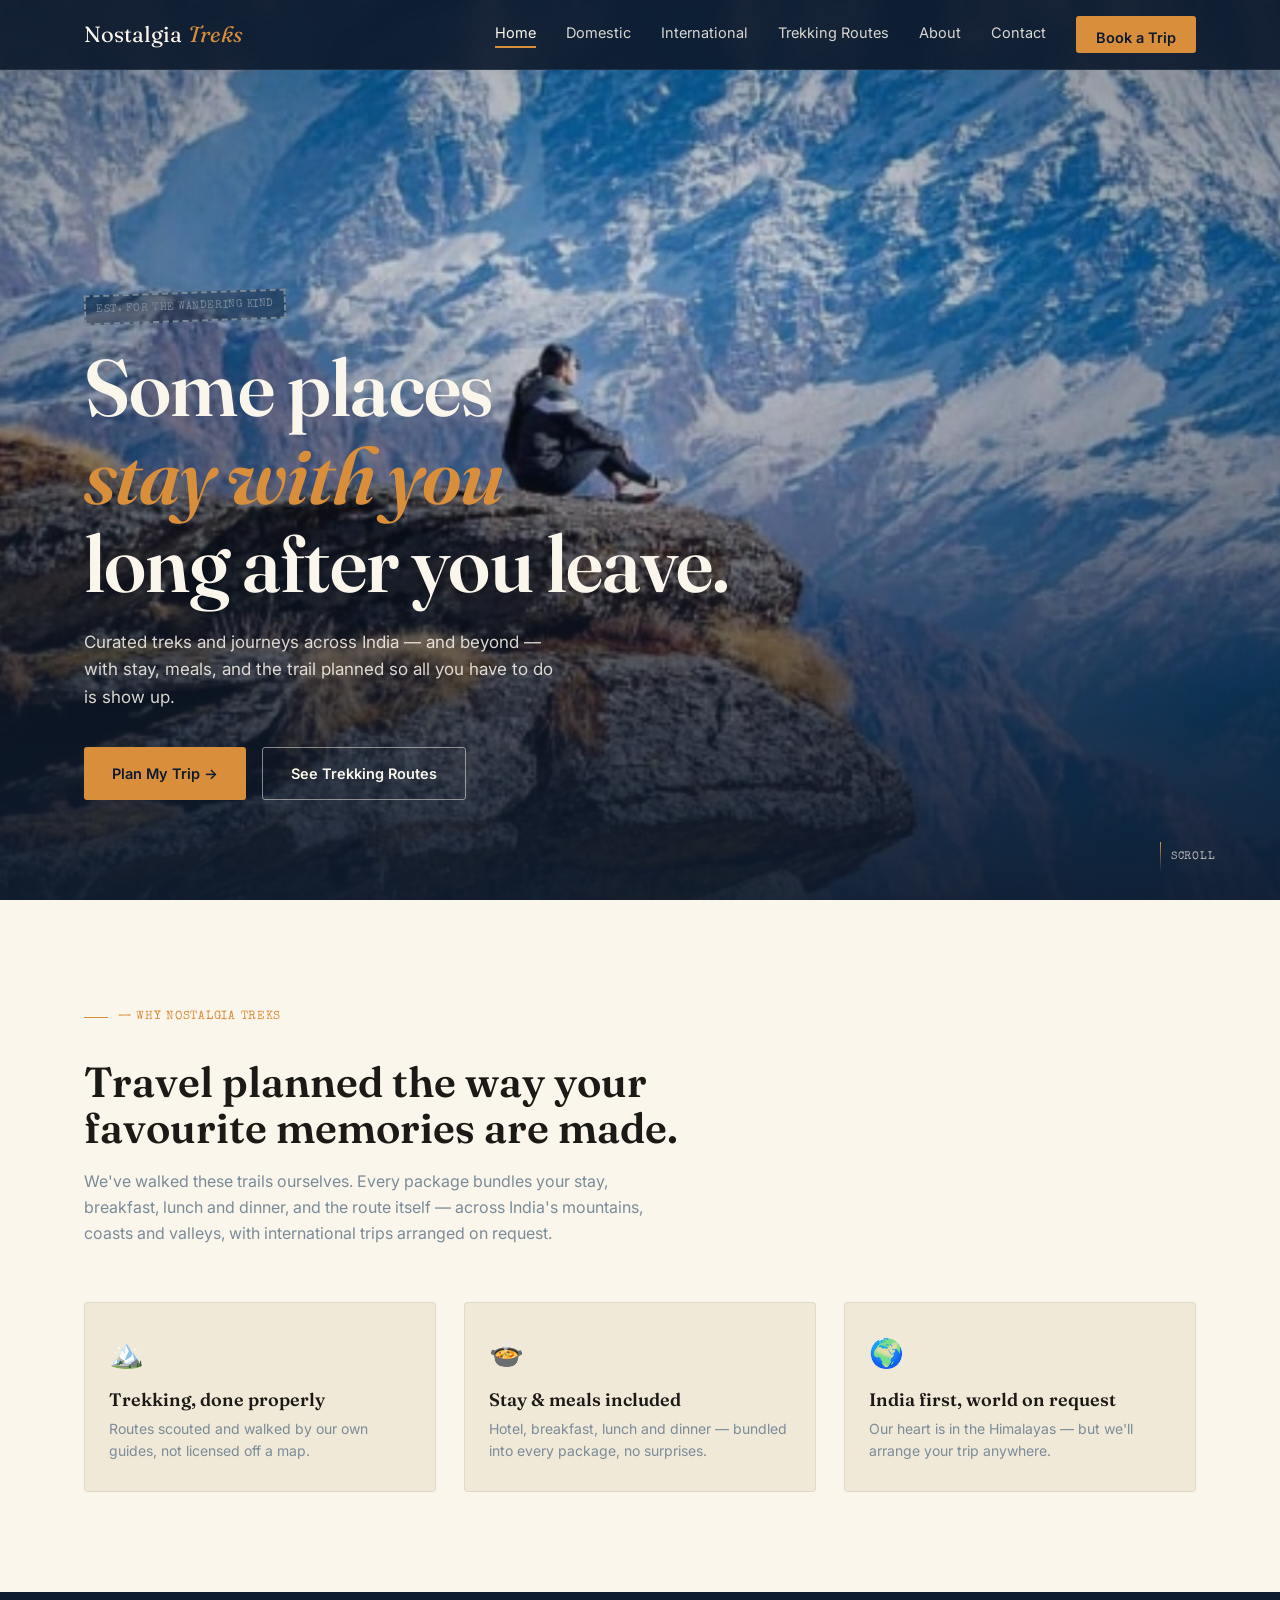
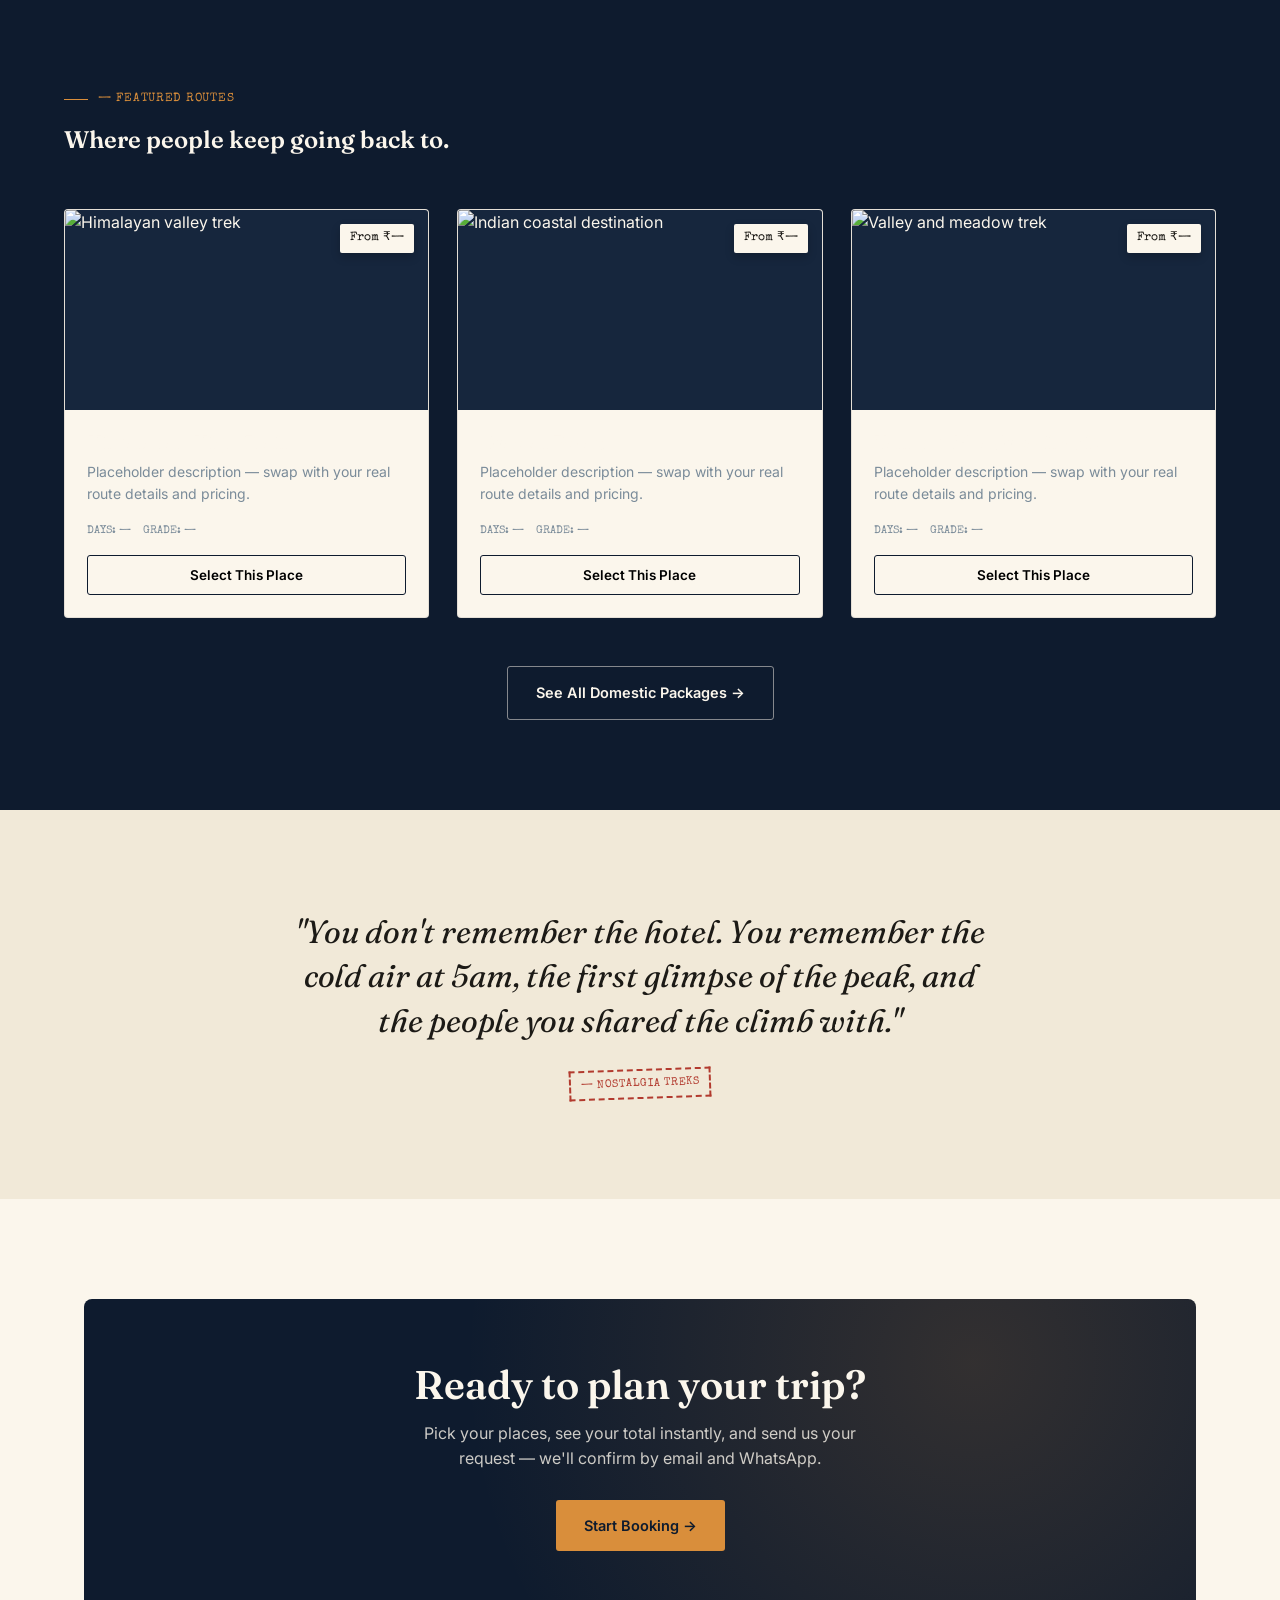
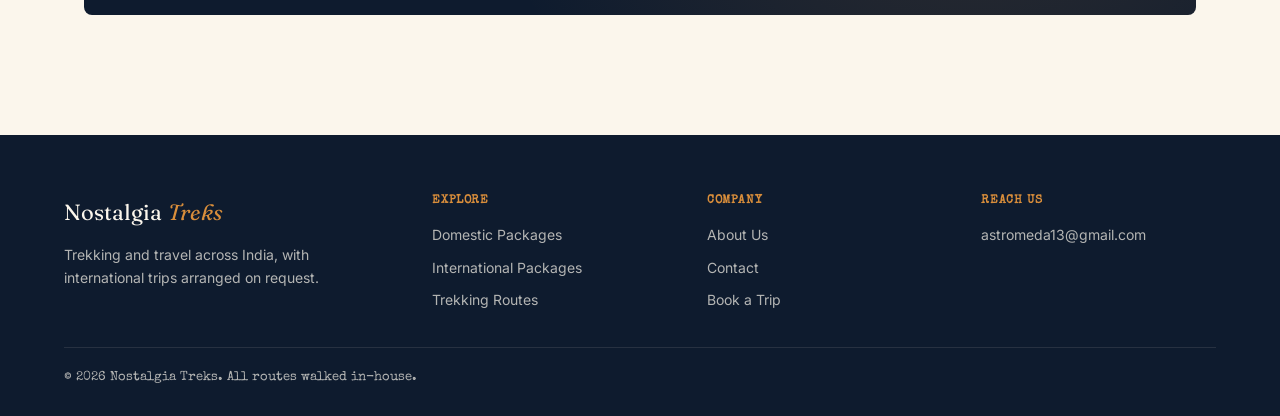
==== index.html @ f33e89c0 "Initial SafarShala website" ====
<!DOCTYPE html>
<html lang="en">
<head>
<meta charset="UTF-8">
<meta name="viewport" content="width=device-width, initial-scale=1.0">
<title>Nostalgia Treks — Trekking &amp; Travel Across India</title>
<link rel="preconnect" href="https://fonts.googleapis.com">
<link rel="preconnect" href="https://fonts.gstatic.com" crossorigin>
<link href="https://fonts.googleapis.com/css2?family=Fraunces:opsz,wght@9..144,500;9..144,600;9..144,700&family=Special+Elite&family=Inter:wght@400;500;600;700&display=swap" rel="stylesheet">
<link rel="stylesheet" href="assets/site.css">
<link rel="stylesheet" href="assets/home.css">
</head>
<body>

<!-- ============ HEADER ============ -->
<header class="site-header">
  <div class="header-inner">
    <a href="index.html" class="logo">Nostalgia<span class="mark">Treks</span></a>
    <nav class="main-nav">
      <a href="index.html" class="active">Home</a>
      <a href="domestic.html">Domestic</a>
      <a href="international.html">International</a>
      <a href="treks.html">Trekking Routes</a>
      <a href="about.html">About</a>
      <a href="contact.html">Contact</a>
      <a href="booking.html" class="nav-cta">Book a Trip <span data-cart-badge class="cart-badge"></span></a>
    </nav>
    <button class="nav-toggle" aria-label="Toggle menu" aria-expanded="false">
      <span></span><span></span>
    </button>
  </div>
</header>

<!-- ============ HERO ============ -->
<section class="home-hero">
  <div class="hero-img-wrap">
    <img src="assets/hero-peak.png" alt="A traveller sits on a cliff edge facing a snow-capped Himalayan peak at golden hour" class="hero-img" id="heroImg">
    <div class="hero-vignette"></div>
    <div class="hero-grain"></div>
  </div>

  <div class="hero-content">
    <span class="postcard-mark stamp">Est. for the wandering kind</span>
    <h1 class="hero-title">
      <span class="line">Some places</span>
      <span class="line italic">stay with you</span>
      <span class="line">long after you leave.</span>
    </h1>
    <p class="hero-sub">Curated treks and journeys across India — and beyond — with stay, meals, and the trail planned so all you have to do is show up.</p>
    <div class="hero-actions">
      <a href="booking.html" class="btn btn-primary">Plan My Trip →</a>
      <a href="treks.html" class="btn btn-outline light">See Trekking Routes</a>
    </div>
  </div>

  <a href="#intro" class="scroll-cue" aria-label="Scroll down">
    <span class="scroll-line"></span> SCROLL
  </a>
</section>

<!-- ============ INTRO STRIP ============ -->
<section class="intro-strip section" id="intro">
  <div class="reveal">
    <span class="eyebrow">— WHY NOSTALGIA TREKS</span>
    <h2>Travel planned the way your favourite memories are made.</h2>
    <p class="intro-text">We've walked these trails ourselves. Every package bundles your stay, breakfast, lunch and dinner, and the route itself — across India's mountains, coasts and valleys, with international trips arranged on request.</p>
  </div>

  <div class="intro-features">
    <div class="feature reveal reveal-delay-1">
      <span class="feature-icon">🏔️</span>
      <h3>Trekking, done properly</h3>
      <p>Routes scouted and walked by our own guides, not licensed off a map.</p>
    </div>
    <div class="feature reveal reveal-delay-2">
      <span class="feature-icon">🍲</span>
      <h3>Stay &amp; meals included</h3>
      <p>Hotel, breakfast, lunch and dinner — bundled into every package, no surprises.</p>
    </div>
    <div class="feature reveal reveal-delay-3">
      <span class="feature-icon">🌍</span>
      <h3>India first, world on request</h3>
      <p>Our heart is in the Himalayas — but we'll arrange your trip anywhere.</p>
    </div>
  </div>
</section>

<!-- ============ FEATURED DESTINATIONS ============ -->
<section class="section dark">
  <div class="section-inner">
    <div class="section-head reveal">
      <span class="eyebrow">— FEATURED ROUTES</span>
      <h2>Where people keep going back to.</h2>
    </div>

    <div class="card-grid">
      <article class="place-card reveal reveal-delay-1">
        <div class="img-wrap">
          <img src="https://images.unsplash.com/photo-1626621341517-bbf3d9990a23?w=600&q=80" alt="Himalayan valley trek" loading="lazy">
          <span class="price-stamp">From ₹—</span>
        </div>
        <div class="card-body">
          <h3>Himalayan High Trail</h3>
          <p>Placeholder description — swap with your real route details and pricing.</p>
          <div class="card-meta"><span>DAYS: —</span><span>GRADE: —</span></div>
          <button class="select-btn" onclick="togglePlaceSelect(this, 'himalayan-high-trail', 'Himalayan High Trail', 0, 'Trek')">Select This Place</button>
        </div>
      </article>

      <article class="place-card reveal reveal-delay-2">
        <div class="img-wrap">
          <img src="https://images.unsplash.com/photo-1602216056096-3b40cc0c9944?w=600&q=80" alt="Indian coastal destination" loading="lazy">
          <span class="price-stamp">From ₹—</span>
        </div>
        <div class="card-body">
          <h3>Coastal Escape</h3>
          <p>Placeholder description — swap with your real route details and pricing.</p>
          <div class="card-meta"><span>DAYS: —</span><span>GRADE: —</span></div>
          <button class="select-btn" onclick="togglePlaceSelect(this, 'coastal-escape', 'Coastal Escape', 0, 'Leisure')">Select This Place</button>
        </div>
      </article>

      <article class="place-card reveal reveal-delay-3">
        <div class="img-wrap">
          <img src="https://images.unsplash.com/photo-1598091383021-15ddea10925d?w=600&q=80" alt="Valley and meadow trek" loading="lazy">
          <span class="price-stamp">From ₹—</span>
        </div>
        <div class="card-body">
          <h3>Valley &amp; Meadow Circuit</h3>
          <p>Placeholder description — swap with your real route details and pricing.</p>
          <div class="card-meta"><span>DAYS: —</span><span>GRADE: —</span></div>
          <button class="select-btn" onclick="togglePlaceSelect(this, 'valley-meadow-circuit', 'Valley & Meadow Circuit', 0, 'Trek')">Select This Place</button>
        </div>
      </article>
    </div>

    <div class="see-all-wrap reveal">
      <a href="domestic.html" class="btn btn-outline light">See All Domestic Packages →</a>
    </div>
  </div>
</section>

<!-- ============ QUOTE / NOSTALGIA STRIP ============ -->
<section class="quote-strip">
  <div class="quote-inner reveal">
    <p>"You don't remember the hotel. You remember the cold air at 5am, the first glimpse of the peak, and the people you shared the climb with."</p>
    <span class="stamp confirmed">— Nostalgia Treks</span>
  </div>
</section>

<!-- ============ CONTACT CTA ============ -->
<section class="section cta-section">
  <div class="cta-box reveal">
    <h2>Ready to plan your trip?</h2>
    <p>Pick your places, see your total instantly, and send us your request — we'll confirm by email and WhatsApp.</p>
    <a href="booking.html" class="btn btn-primary">Start Booking →</a>
  </div>
</section>

<!-- ============ FOOTER ============ -->
<footer class="site-footer">
  <div class="footer-inner">
    <div>
      <a href="index.html" class="logo">Nostalgia<span class="mark">Treks</span></a>
      <p style="margin-top: 14px; font-size: 14px; max-width: 280px;">Trekking and travel across India, with international trips arranged on request.</p>
    </div>
    <div>
      <h4>Explore</h4>
      <ul>
        <li><a href="domestic.html">Domestic Packages</a></li>
        <li><a href="international.html">International Packages</a></li>
        <li><a href="treks.html">Trekking Routes</a></li>
      </ul>
    </div>
    <div>
      <h4>Company</h4>
      <ul>
        <li><a href="about.html">About Us</a></li>
        <li><a href="contact.html">Contact</a></li>
        <li><a href="booking.html">Book a Trip</a></li>
      </ul>
    </div>
    <div>
      <h4>Reach Us</h4>
      <ul>
        <li><a href="mailto:astromeda13@gmail.com">astromeda13@gmail.com</a></li>
      </ul>
    </div>
  </div>
  <div class="footer-bottom">
    <span>© 2026 Nostalgia Treks. All routes walked in-house.</span>
  </div>
</footer>

<script src="assets/site.js"></script>
<script src="assets/home.js"></script>
</body>
</html>
---- assets/site.css ----
/* ==========================================================================
   NOSTALGIA TREKS — Shared Design System
   Used by every page. Edit tokens here to restyle the whole site.
   ========================================================================== */

:root {
  --dusk:      #0E1B2E;   /* deep dusk blue - dark sections */
  --dusk-soft: #16263D;   /* lighter dusk for cards on dark bg */
  --paper:     #FBF6EC;   /* aged paper cream - light sections */
  --paper-dim: #F1E9D8;   /* slightly darker paper for cards */
  --amber:     #D98E3B;   /* golden-hour accent */
  --amber-deep:#B86F22;
  --mist:      #7A8B99;   /* secondary text / borders */
  --stamp-red: #B23A2E;   /* rare accent: confirmations, badges */
  --ink:       #1C1A16;   /* near-black text on paper */

  --font-display: 'Fraunces', serif;
  --font-body: 'Inter', sans-serif;
  --font-stamp: 'Special Elite', monospace;

  --container: 1240px;
  --edge: clamp(20px, 5vw, 64px);
}

* { margin: 0; padding: 0; box-sizing: border-box; }
html { scroll-behavior: smooth; }

@media (prefers-reduced-motion: reduce) {
  html { scroll-behavior: auto; }
  *, *::before, *::after {
    animation-duration: 0.01ms !important;
    animation-iteration-count: 1 !important;
    transition-duration: 0.01ms !important;
  }
}

body {
  background: var(--paper);
  color: var(--ink);
  font-family: var(--font-body);
  line-height: 1.6;
  -webkit-font-smoothing: antialiased;
  overflow-x: hidden;
}

a { color: inherit; text-decoration: none; }
ul { list-style: none; }
img, svg { display: block; max-width: 100%; }
button { cursor: pointer; font-family: inherit; }

:focus-visible {
  outline: 2px solid var(--amber);
  outline-offset: 3px;
}

h1, h2, h3, h4 {
  font-family: var(--font-display);
  font-weight: 600;
  line-height: 1.1;
}

/* ==========================================================================
   HEADER / NAV
   ========================================================================== */
.site-header {
  position: fixed;
  top: 0; left: 0; right: 0;
  z-index: 200;
  background: rgba(14, 27, 46, 0.92);
  backdrop-filter: blur(10px);
  border-bottom: 1px solid rgba(251, 246, 236, 0.08);
}

.header-inner {
  max-width: var(--container);
  margin: 0 auto;
  padding: 16px var(--edge);
  display: flex;
  align-items: center;
  justify-content: space-between;
}

.logo {
  font-family: var(--font-display);
  font-size: 22px;
  color: var(--paper);
  display: flex;
  align-items: baseline;
  gap: 6px;
}

.logo .mark { color: var(--amber); font-style: italic; }

.main-nav {
  display: flex;
  align-items: center;
  gap: 30px;
  font-size: 14.5px;
  color: var(--paper);
}

.main-nav a {
  position: relative;
  padding-bottom: 4px;
  opacity: 0.85;
  transition: opacity 0.2s ease;
}

.main-nav a:hover { opacity: 1; }

.main-nav a.active {
  opacity: 1;
}

.main-nav a.active::after {
  content: '';
  position: absolute;
  left: 0; bottom: 0;
  width: 100%; height: 2px;
  background: var(--amber);
}

.nav-cta {
  background: var(--amber);
  color: var(--dusk);
  padding: 10px 20px;
  border-radius: 3px;
  font-weight: 600;
  opacity: 1 !important;
}

.nav-cta:hover { background: var(--paper); }

.nav-toggle {
  display: none;
  flex-direction: column;
  gap: 5px;
  background: none;
  border: none;
  padding: 8px;
}

.nav-toggle span {
  width: 22px; height: 2px;
  background: var(--paper);
  transition: transform 0.2s ease;
}

@media (max-width: 900px) {
  .main-nav {
    display: none;
  }
  .main-nav.open {
    display: flex;
    flex-direction: column;
    position: absolute;
    top: 100%; left: 0; right: 0;
    background: var(--dusk);
    padding: 20px var(--edge) 28px;
    gap: 18px;
    border-bottom: 1px solid rgba(251, 246, 236, 0.1);
  }
  .nav-toggle { display: flex; }
}

/* ==========================================================================
   PAGE HERO (used on inner pages — Packages, About, Contact, etc.)
   ========================================================================== */
.page-hero {
  background: var(--dusk);
  color: var(--paper);
  padding: 160px var(--edge) 80px;
  position: relative;
  overflow: hidden;
}

.page-hero::before {
  content: '';
  position: absolute;
  inset: 0;
  background-image:
    radial-gradient(circle at 20% 20%, rgba(217, 142, 59, 0.12), transparent 50%);
  pointer-events: none;
}

.page-hero-inner {
  max-width: var(--container);
  margin: 0 auto;
  position: relative;
  z-index: 1;
}

.eyebrow {
  display: inline-flex;
  align-items: center;
  gap: 10px;
  font-family: var(--font-stamp);
  font-size: 12px;
  letter-spacing: 0.06em;
  color: var(--amber);
  margin-bottom: 18px;
  text-transform: uppercase;
}

.eyebrow::before {
  content: '';
  width: 24px; height: 1px;
  background: var(--amber);
}

.page-hero h1 {
  font-size: clamp(36px, 6vw, 64px);
  max-width: 720px;
}

.page-hero p.lede {
  margin-top: 18px;
  max-width: 560px;
  font-size: 17px;
  color: rgba(251, 246, 236, 0.75);
}

/* ==========================================================================
   SECTION SCAFFOLDING
   ========================================================================== */
.section {
  max-width: var(--container);
  margin: 0 auto;
  padding: 90px var(--edge);
}

.section.dark { background: var(--dusk); color: var(--paper); max-width: none; }
.section.dark .section-inner { max-width: var(--container); margin: 0 auto; }

.section-head {
  max-width: 640px;
  margin-bottom: 56px;
}

.section.dark .eyebrow { color: var(--amber); }

/* ==========================================================================
   BUTTONS
   ========================================================================== */
.btn {
  display: inline-flex;
  align-items: center;
  gap: 10px;
  padding: 14px 28px;
  border-radius: 3px;
  font-weight: 600;
  font-size: 14.5px;
  border: none;
  transition: transform 0.15s ease, background 0.2s ease, color 0.2s ease;
}

.btn-primary {
  background: var(--amber);
  color: var(--dusk);
}

.btn-primary:hover { background: var(--amber-deep); transform: translateX(2px); }

.btn-outline {
  background: transparent;
  border: 1.5px solid currentColor;
}

.btn-outline:hover { background: rgba(217, 142, 59, 0.1); }

/* ==========================================================================
   STAMP / POSTCARD MOTIF (signature element)
   ========================================================================== */
.stamp {
  position: relative;
  border: 2px dashed var(--mist);
  padding: 4px 10px;
  font-family: var(--font-stamp);
  font-size: 11px;
  letter-spacing: 0.05em;
  text-transform: uppercase;
  color: var(--mist);
  display: inline-block;
  transform: rotate(-2deg);
}

.stamp.confirmed {
  border-color: var(--stamp-red);
  color: var(--stamp-red);
}

/* ==========================================================================
   SCROLL REVEAL (used with IntersectionObserver in site.js)
   ========================================================================== */
.reveal {
  opacity: 0;
  transform: translateY(28px);
  transition: opacity 0.7s ease, transform 0.7s ease;
}

.reveal.in-view {
  opacity: 1;
  transform: translateY(0);
}

.reveal-delay-1 { transition-delay: 0.1s; }
.reveal-delay-2 { transition-delay: 0.2s; }
.reveal-delay-3 { transition-delay: 0.3s; }

/* ==========================================================================
   CARD GRID (packages, routes)
   ========================================================================== */
.card-grid {
  display: grid;
  grid-template-columns: repeat(3, 1fr);
  gap: 28px;
}

.place-card {
  background: var(--paper);
  border: 1px solid rgba(28, 26, 22, 0.1);
  border-radius: 4px;
  overflow: hidden;
  transition: transform 0.25s ease, box-shadow 0.25s ease;
  display: flex;
  flex-direction: column;
}

.place-card:hover {
  transform: translateY(-6px);
  box-shadow: 0 20px 40px rgba(14, 27, 46, 0.12);
}

.place-card .img-wrap {
  height: 200px;
  background: var(--dusk-soft);
  position: relative;
  overflow: hidden;
}

.place-card .img-wrap img {
  width: 100%; height: 100%;
  object-fit: cover;
  transition: transform 0.4s ease;
}

.place-card:hover .img-wrap img { transform: scale(1.06); }

.place-card .price-stamp {
  position: absolute;
  top: 14px; right: 14px;
  background: var(--paper);
  color: var(--ink);
  font-family: var(--font-stamp);
  font-size: 12px;
  padding: 5px 10px;
  border-radius: 2px;
  box-shadow: 0 4px 10px rgba(0,0,0,0.2);
}

.place-card .card-body { padding: 22px; flex: 1; display: flex; flex-direction: column; }

.place-card .card-body h3 { font-size: 19px; margin-bottom: 8px; }

.place-card .card-body p {
  font-size: 14px;
  color: var(--mist);
  margin-bottom: 16px;
  flex: 1;
}

.place-card .card-meta {
  display: flex;
  gap: 12px;
  font-family: var(--font-stamp);
  font-size: 11px;
  color: var(--mist);
  margin-bottom: 16px;
  flex-wrap: wrap;
}

.place-card .select-btn {
  width: 100%;
  padding: 11px;
  background: transparent;
  border: 1.5px solid var(--dusk);
  border-radius: 3px;
  font-weight: 600;
  font-size: 13.5px;
  transition: background 0.2s ease, color 0.2s ease;
}

.place-card .select-btn:hover {
  background: var(--dusk);
  color: var(--paper);
}

.place-card .select-btn.selected {
  background: var(--stamp-red);
  border-color: var(--stamp-red);
  color: var(--paper);
}

/* ==========================================================================
   "NOT LISTED" CUSTOM REQUEST BOX (International page)
   ========================================================================== */
.not-listed {
  margin-top: 56px;
  padding: 40px;
  background: var(--paper-dim);
  border-radius: 6px;
  text-align: center;
}

.not-listed h3 { font-size: 22px; margin-bottom: 10px; }
.not-listed p { max-width: 480px; margin: 0 auto 22px; color: var(--mist); }

/* ==========================================================================
   FLOATING TOTAL WIDGET (Domestic / International / Treks pages)
   ========================================================================== */
.floating-total {
  position: fixed;
  bottom: 24px;
  left: 50%;
  transform: translate(-50%, 120%);
  background: var(--dusk);
  color: var(--paper);
  padding: 16px 22px;
  border-radius: 50px;
  display: flex;
  align-items: center;
  gap: 18px;
  box-shadow: 0 16px 40px rgba(14,27,46,0.35);
  z-index: 150;
  transition: transform 0.35s ease;
}

.floating-total.visible {
  transform: translate(-50%, 0);
}

.ft-label {
  font-family: var(--font-stamp);
  font-size: 11px;
  color: var(--mist);
  text-transform: uppercase;
}

.ft-amount {
  font-family: var(--font-display);
  font-size: 20px;
  font-weight: 600;
  color: var(--amber);
}

.ft-btn {
  padding: 9px 18px;
  font-size: 13px;
}

@media (max-width: 600px) {
  .floating-total {
    flex-direction: column;
    align-items: stretch;
    text-align: center;
    width: calc(100% - 32px);
    border-radius: 16px;
    gap: 10px;
  }
}

/* ==========================================================================
   ABOUT PAGE
   ========================================================================== */
.about-story { padding-top: 90px; }

.about-grid {
  display: grid;
  grid-template-columns: 1.1fr 0.9fr;
  gap: 60px;
  align-items: center;
}

.about-grid h2 { font-size: clamp(26px, 3.6vw, 36px); margin: 14px 0 20px; }
.about-grid p { color: var(--mist); margin-bottom: 16px; font-size: 15.5px; }

.about-img img {
  border-radius: 6px;
  width: 100%;
  height: 420px;
  object-fit: cover;
}

.values-grid {
  display: grid;
  grid-template-columns: repeat(3, 1fr);
  gap: 28px;
}

.value-card {
  padding: 30px 26px;
  background: var(--dusk-soft);
  border-radius: 6px;
}

.value-num {
  font-family: var(--font-stamp);
  color: var(--amber);
  font-size: 13px;
}

.value-card h3 { font-size: 19px; margin: 12px 0 8px; }
.value-card p { font-size: 14px; color: rgba(251,246,236,0.7); }

@media (max-width: 900px) {
  .about-grid { grid-template-columns: 1fr; }
  .about-img { order: -1; }
  .about-img img { height: 280px; }
  .values-grid { grid-template-columns: 1fr; }
}

/* ==========================================================================
   CONTACT PAGE
   ========================================================================== */
.contact-page-section { padding-top: 90px; padding-bottom: 120px; }

.contact-grid {
  display: grid;
  grid-template-columns: 0.8fr 1.2fr;
  gap: 60px;
}

.contact-info h2 { font-size: 26px; margin-bottom: 28px; }

.info-row {
  display: flex;
  flex-direction: column;
  gap: 4px;
  padding: 18px 0;
  border-bottom: 1px solid rgba(28,26,22,0.1);
}

.info-label {
  font-family: var(--font-stamp);
  font-size: 11px;
  text-transform: uppercase;
  color: var(--mist);
}

.info-value { font-size: 16px; font-weight: 500; }

.stamp-block { margin-top: 32px; }

.contact-form-wrap {
  background: var(--paper-dim);
  padding: 36px;
  border-radius: 8px;
}

.contact-form {
  display: flex;
  flex-direction: column;
  gap: 18px;
}

.contact-form .field { display: flex; flex-direction: column; gap: 8px; }
.contact-form label { font-size: 13px; font-weight: 600; }

.contact-form input,
.contact-form textarea {
  padding: 13px 16px;
  border: 1.5px solid rgba(28,26,22,0.18);
  border-radius: 4px;
  font-family: var(--font-body);
  font-size: 15px;
  background: var(--paper);
  color: var(--ink);
  width: 100%;
}

.contact-form input:focus,
.contact-form textarea:focus {
  border-color: var(--amber);
  outline: none;
}

.contact-form button { align-self: flex-start; }

@media (max-width: 900px) {
  .contact-grid { grid-template-columns: 1fr; }
}

/* ==========================================================================
   FOOTER
   ========================================================================== */
.site-footer {
  background: var(--dusk);
  color: rgba(251, 246, 236, 0.7);
  padding: 60px var(--edge) 28px;
}

.footer-inner {
  max-width: var(--container);
  margin: 0 auto;
  display: grid;
  grid-template-columns: 1.4fr 1fr 1fr 1fr;
  gap: 40px;
  padding-bottom: 36px;
  border-bottom: 1px solid rgba(251, 246, 236, 0.1);
}

.footer-inner h4 {
  font-family: var(--font-stamp);
  font-size: 12px;
  letter-spacing: 0.05em;
  text-transform: uppercase;
  color: var(--amber);
  margin-bottom: 16px;
}

.footer-inner ul { display: flex; flex-direction: column; gap: 10px; font-size: 14px; }
.footer-inner ul a:hover { color: var(--paper); }

.footer-bottom {
  max-width: var(--container);
  margin: 0 auto;
  padding-top: 20px;
  display: flex;
  justify-content: space-between;
  flex-wrap: wrap;
  gap: 10px;
  font-size: 12.5px;
  font-family: var(--font-stamp);
}

/* ==========================================================================
   RESPONSIVE
   ========================================================================== */
@media (max-width: 900px) {
  .card-grid { grid-template-columns: 1fr 1fr; }
  .footer-inner { grid-template-columns: 1fr 1fr; }
}

@media (max-width: 600px) {
  .card-grid { grid-template-columns: 1fr; }
  .footer-inner { grid-template-columns: 1fr; }
  .page-hero { padding: 140px var(--edge) 60px; }
}
---- assets/home.css ----
/* ==========================================================================
   HOME PAGE — hero, intro strip, quote strip, CTA
   ========================================================================== */

.cart-badge {
  background: var(--stamp-red);
  color: var(--paper);
  font-size: 11px;
  font-family: var(--font-stamp);
  border-radius: 50%;
  width: 18px; height: 18px;
  display: none;
  align-items: center;
  justify-content: center;
  margin-left: 4px;
}

/* ---------- HERO ---------- */
.home-hero {
  position: relative;
  height: 100vh;
  min-height: 560px;
  display: flex;
  align-items: flex-end;
  overflow: hidden;
}

.hero-img-wrap {
  position: absolute;
  inset: 0;
  overflow: hidden;
}

.hero-img {
  position: absolute;
  top: -5%;
  left: 50%;
  width: 120%;
  max-width: none;
  height: 110%;
  object-fit: cover;
  transform: translateX(-50%) scale(1.05);
  will-change: transform;
  animation: hero-drift 22s ease-in-out infinite alternate;
}

@keyframes hero-drift {
  from { transform: translateX(-50%) scale(1.05) translateY(0); }
  to   { transform: translateX(-50%) scale(1.12) translateY(-1.5%); }
}

.hero-vignette {
  position: absolute;
  inset: 0;
  background:
    linear-gradient(to top, rgba(14,27,46,0.92) 0%, rgba(14,27,46,0.35) 45%, rgba(14,27,46,0.15) 70%, rgba(14,27,46,0.35) 100%),
    linear-gradient(to right, rgba(14,27,46,0.25), transparent 40%, transparent 60%, rgba(14,27,46,0.25));
}

.hero-grain {
  position: absolute;
  inset: 0;
  opacity: 0.06;
  mix-blend-mode: overlay;
  background-image: url("data:image/svg+xml,%3Csvg xmlns='http://www.w3.org/2000/svg' width='100' height='100'%3E%3Cfilter id='n'%3E%3CfeTurbulence type='fractalNoise' baseFrequency='0.9' numOctaves='3' stitchTiles='stitch'/%3E%3C/filter%3E%3Crect width='100%25' height='100%25' filter='url(%23n)'/%3E%3C/svg%3E");
}

.hero-content {
  position: relative;
  z-index: 2;
  max-width: var(--container);
  margin: 0 auto;
  width: 100%;
  padding: 0 var(--edge) 100px;
  color: var(--paper);
}

.postcard-mark {
  margin-bottom: 22px;
  background: rgba(14, 27, 46, 0.4);
}

.hero-title {
  font-size: clamp(34px, 6.4vw, 80px);
  margin-bottom: 22px;
  letter-spacing: -0.01em;
}

.hero-title .line { display: block; opacity: 0; transform: translateY(20px); animation: title-in 0.8s ease forwards; }
.hero-title .line:nth-child(1) { animation-delay: 0.1s; }
.hero-title .line:nth-child(2) { animation-delay: 0.3s; }
.hero-title .line:nth-child(3) { animation-delay: 0.5s; }
.hero-title .italic { font-style: italic; color: var(--amber); }

@keyframes title-in {
  to { opacity: 1; transform: translateY(0); }
}

.hero-sub {
  max-width: 480px;
  font-size: 17px;
  color: rgba(251, 246, 236, 0.85);
  margin-bottom: 36px;
  opacity: 0;
  animation: title-in 0.8s ease 0.7s forwards;
}

.hero-actions {
  display: flex;
  gap: 16px;
  flex-wrap: wrap;
  opacity: 0;
  animation: title-in 0.8s ease 0.9s forwards;
}

.btn-outline.light {
  color: var(--paper);
  border-color: rgba(251, 246, 236, 0.5);
}

.btn-outline.light:hover {
  background: rgba(251, 246, 236, 0.12);
}

.scroll-cue {
  position: absolute;
  bottom: 28px;
  right: var(--edge);
  z-index: 2;
  display: flex;
  align-items: center;
  gap: 10px;
  font-family: var(--font-stamp);
  font-size: 11px;
  letter-spacing: 0.08em;
  color: rgba(251, 246, 236, 0.7);
}

.scroll-line {
  width: 1px; height: 30px;
  background: linear-gradient(to bottom, var(--amber), transparent);
}

/* ---------- INTRO STRIP ---------- */
.intro-strip {
  padding-top: 100px;
  padding-bottom: 100px;
}

.intro-strip h2 {
  font-size: clamp(28px, 4vw, 42px);
  max-width: 680px;
  margin: 14px 0 18px;
}

.intro-text {
  max-width: 560px;
  color: var(--mist);
  font-size: 16px;
}

.intro-features {
  display: grid;
  grid-template-columns: repeat(3, 1fr);
  gap: 28px;
  margin-top: 56px;
}

.feature {
  padding: 28px 24px;
  background: var(--paper-dim);
  border-radius: 4px;
  border: 1px solid rgba(28,26,22,0.08);
}

.feature-icon { font-size: 28px; display: block; margin-bottom: 14px; }
.feature h3 { font-size: 18px; margin-bottom: 8px; }
.feature p { font-size: 14px; color: var(--mist); }

/* ---------- FEATURED SECTION ---------- */
.see-all-wrap { margin-top: 48px; text-align: center; }

/* ---------- QUOTE STRIP ---------- */
.quote-strip {
  background: var(--paper-dim);
  padding: 100px var(--edge);
  text-align: center;
}

.quote-inner {
  max-width: 720px;
  margin: 0 auto;
}

.quote-inner p {
  font-family: var(--font-display);
  font-style: italic;
  font-size: clamp(22px, 3vw, 32px);
  line-height: 1.4;
  margin-bottom: 24px;
}

/* ---------- CTA ---------- */
.cta-section { padding-top: 100px; padding-bottom: 120px; }

.cta-box {
  background: var(--dusk);
  color: var(--paper);
  border-radius: 8px;
  padding: 64px var(--edge);
  text-align: center;
  position: relative;
  overflow: hidden;
}

.cta-box::before {
  content: '';
  position: absolute;
  inset: 0;
  background: radial-gradient(circle at 80% 20%, rgba(217,142,59,0.18), transparent 55%);
}

.cta-box h2 { font-size: clamp(28px, 4vw, 40px); margin-bottom: 14px; position: relative; }
.cta-box p { max-width: 460px; margin: 0 auto 28px; color: rgba(251,246,236,0.8); position: relative; }
.cta-box .btn { position: relative; }

/* ---------- RESPONSIVE ---------- */
@media (max-width: 900px) {
  .intro-features { grid-template-columns: 1fr; }
}

@media (max-width: 600px) {
  .home-hero { height: 100vh; min-height: 620px; }
  .hero-content { padding-bottom: 70px; }
}
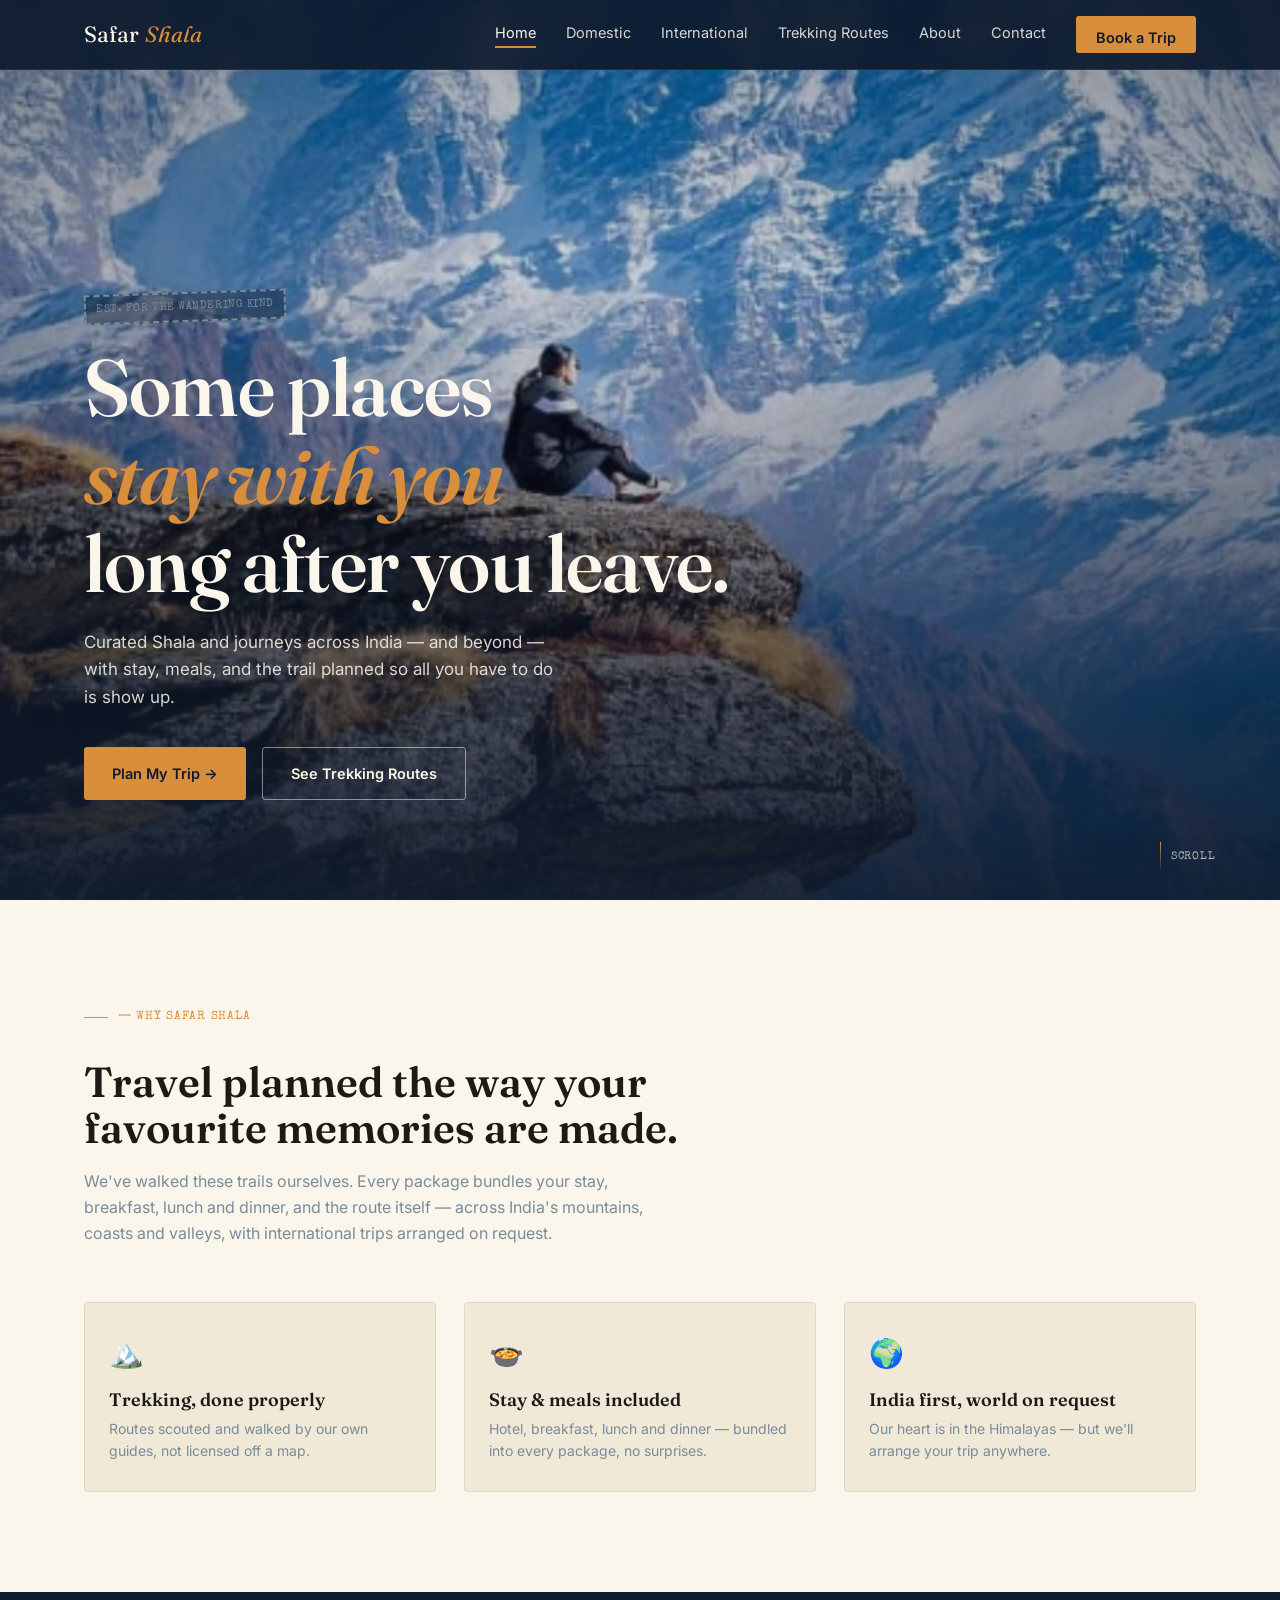
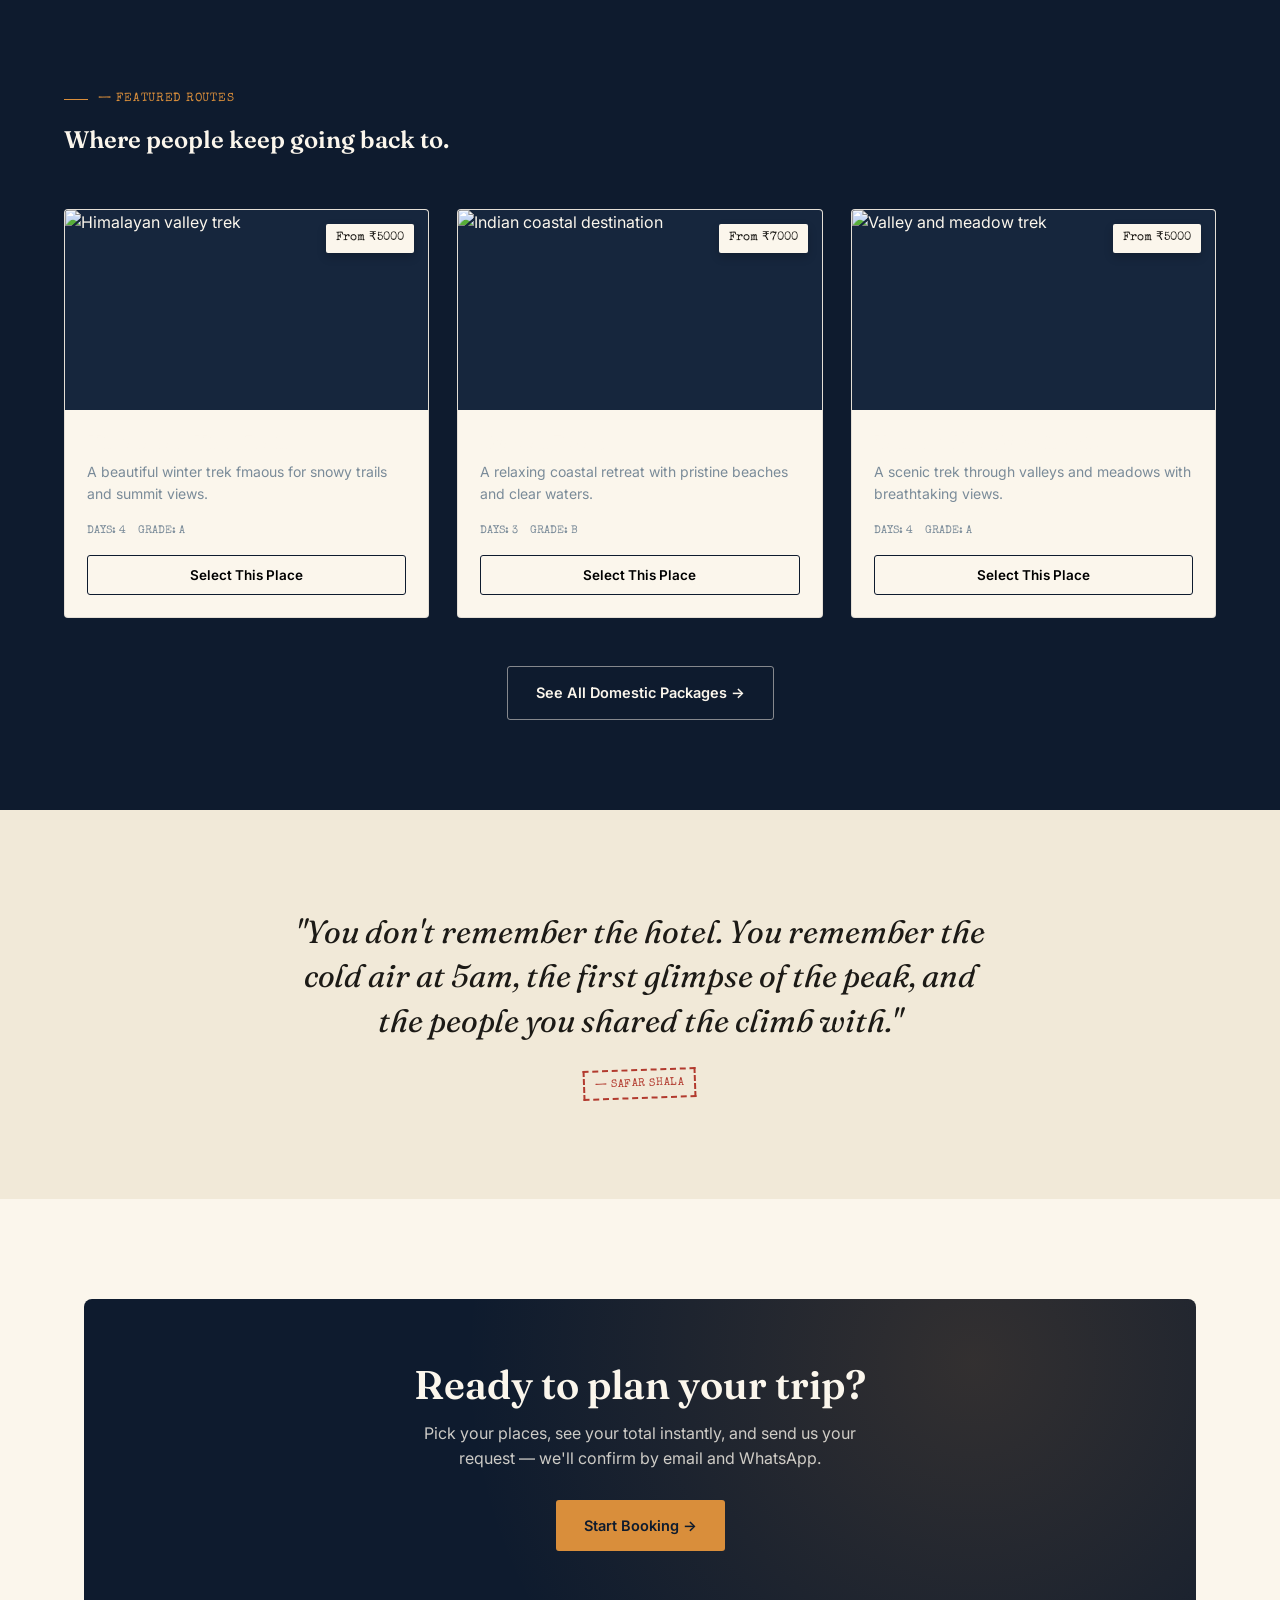
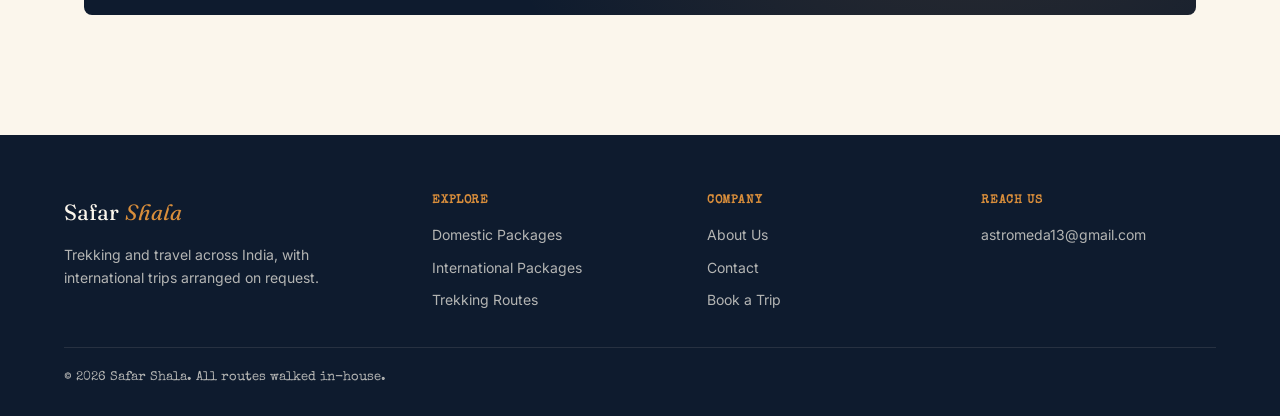
==== commit e210e9fe: "Added route names and prices" ====
--- a/index.html
+++ b/index.html
@@ -3,7 +3,7 @@
 <head>
 <meta charset="UTF-8">
 <meta name="viewport" content="width=device-width, initial-scale=1.0">
-<title>Nostalgia Treks — Trekking &amp; Travel Across India</title>
+<title>Safar Shala — Trekking &amp; Travel Across India</title>
 <link rel="preconnect" href="https://fonts.googleapis.com">
 <link rel="preconnect" href="https://fonts.gstatic.com" crossorigin>
 <link href="https://fonts.googleapis.com/css2?family=Fraunces:opsz,wght@9..144,500;9..144,600;9..144,700&family=Special+Elite&family=Inter:wght@400;500;600;700&display=swap" rel="stylesheet">
@@ -15,12 +15,12 @@
 <!-- ============ HEADER ============ -->
 <header class="site-header">
   <div class="header-inner">
-    <a href="index.html" class="logo">Nostalgia<span class="mark">Treks</span></a>
+    <a href="index.html" class="logo">Safar<span class="mark">Shala</span></a>
     <nav class="main-nav">
       <a href="index.html" class="active">Home</a>
       <a href="domestic.html">Domestic</a>
       <a href="international.html">International</a>
-      <a href="treks.html">Trekking Routes</a>
+      <a href="Shala.html">Trekking Routes</a>
       <a href="about.html">About</a>
       <a href="contact.html">Contact</a>
       <a href="booking.html" class="nav-cta">Book a Trip <span data-cart-badge class="cart-badge"></span></a>
@@ -46,10 +46,10 @@
       <span class="line italic">stay with you</span>
       <span class="line">long after you leave.</span>
     </h1>
-    <p class="hero-sub">Curated treks and journeys across India — and beyond — with stay, meals, and the trail planned so all you have to do is show up.</p>
+    <p class="hero-sub">Curated Shala and journeys across India — and beyond — with stay, meals, and the trail planned so all you have to do is show up.</p>
     <div class="hero-actions">
       <a href="booking.html" class="btn btn-primary">Plan My Trip →</a>
-      <a href="treks.html" class="btn btn-outline light">See Trekking Routes</a>
+      <a href="Shala.html" class="btn btn-outline light">See Trekking Routes</a>
     </div>
   </div>
 
@@ -61,7 +61,7 @@
 <!-- ============ INTRO STRIP ============ -->
 <section class="intro-strip section" id="intro">
   <div class="reveal">
-    <span class="eyebrow">— WHY NOSTALGIA TREKS</span>
+    <span class="eyebrow">— WHY Safar Shala</span>
     <h2>Travel planned the way your favourite memories are made.</h2>
     <p class="intro-text">We've walked these trails ourselves. Every package bundles your stay, breakfast, lunch and dinner, and the route itself — across India's mountains, coasts and valleys, with international trips arranged on request.</p>
   </div>
@@ -97,12 +97,12 @@
       <article class="place-card reveal reveal-delay-1">
         <div class="img-wrap">
           <img src="https://images.unsplash.com/photo-1626621341517-bbf3d9990a23?w=600&q=80" alt="Himalayan valley trek" loading="lazy">
-          <span class="price-stamp">From ₹—</span>
+          <span class="price-stamp">From ₹5000</span>
         </div>
         <div class="card-body">
           <h3>Himalayan High Trail</h3>
-          <p>Placeholder description — swap with your real route details and pricing.</p>
-          <div class="card-meta"><span>DAYS: —</span><span>GRADE: —</span></div>
+          <p>A beautiful winter trek fmaous for snowy trails and summit views.</p>
+          <div class="card-meta"><span>DAYS: 4</span><span>GRADE: A</span></div>
           <button class="select-btn" onclick="togglePlaceSelect(this, 'himalayan-high-trail', 'Himalayan High Trail', 0, 'Trek')">Select This Place</button>
         </div>
       </article>
@@ -110,12 +110,12 @@
       <article class="place-card reveal reveal-delay-2">
         <div class="img-wrap">
           <img src="https://images.unsplash.com/photo-1602216056096-3b40cc0c9944?w=600&q=80" alt="Indian coastal destination" loading="lazy">
-          <span class="price-stamp">From ₹—</span>
+          <span class="price-stamp">From ₹7000</span>
         </div>
         <div class="card-body">
           <h3>Coastal Escape</h3>
-          <p>Placeholder description — swap with your real route details and pricing.</p>
-          <div class="card-meta"><span>DAYS: —</span><span>GRADE: —</span></div>
+          <p>A relaxing coastal retreat with pristine beaches and clear waters.</p>
+          <div class="card-meta"><span>DAYS: 3</span><span>GRADE: B</span></div>
           <button class="select-btn" onclick="togglePlaceSelect(this, 'coastal-escape', 'Coastal Escape', 0, 'Leisure')">Select This Place</button>
         </div>
       </article>
@@ -123,12 +123,12 @@
       <article class="place-card reveal reveal-delay-3">
         <div class="img-wrap">
           <img src="https://images.unsplash.com/photo-1598091383021-15ddea10925d?w=600&q=80" alt="Valley and meadow trek" loading="lazy">
-          <span class="price-stamp">From ₹—</span>
+          <span class="price-stamp">From ₹5000</span>
         </div>
         <div class="card-body">
           <h3>Valley &amp; Meadow Circuit</h3>
-          <p>Placeholder description — swap with your real route details and pricing.</p>
-          <div class="card-meta"><span>DAYS: —</span><span>GRADE: —</span></div>
+          <p>A scenic trek through valleys and meadows with breathtaking views.</p>
+          <div class="card-meta"><span>DAYS: 4</span><span>GRADE: A</span></div>
           <button class="select-btn" onclick="togglePlaceSelect(this, 'valley-meadow-circuit', 'Valley & Meadow Circuit', 0, 'Trek')">Select This Place</button>
         </div>
       </article>
@@ -140,11 +140,11 @@
   </div>
 </section>
 
-<!-- ============ QUOTE / NOSTALGIA STRIP ============ -->
+<!-- ============ QUOTE / Safar STRIP ============ -->
 <section class="quote-strip">
   <div class="quote-inner reveal">
     <p>"You don't remember the hotel. You remember the cold air at 5am, the first glimpse of the peak, and the people you shared the climb with."</p>
-    <span class="stamp confirmed">— Nostalgia Treks</span>
+    <span class="stamp confirmed">— Safar Shala</span>
   </div>
 </section>
 
@@ -161,7 +161,7 @@
 <footer class="site-footer">
   <div class="footer-inner">
     <div>
-      <a href="index.html" class="logo">Nostalgia<span class="mark">Treks</span></a>
+      <a href="index.html" class="logo">Safar<span class="mark">Shala</span></a>
       <p style="margin-top: 14px; font-size: 14px; max-width: 280px;">Trekking and travel across India, with international trips arranged on request.</p>
     </div>
     <div>
@@ -169,7 +169,7 @@
       <ul>
         <li><a href="domestic.html">Domestic Packages</a></li>
         <li><a href="international.html">International Packages</a></li>
-        <li><a href="treks.html">Trekking Routes</a></li>
+        <li><a href="Shala.html">Trekking Routes</a></li>
       </ul>
     </div>
     <div>
@@ -188,7 +188,7 @@
     </div>
   </div>
   <div class="footer-bottom">
-    <span>© 2026 Nostalgia Treks. All routes walked in-house.</span>
+    <span>© 2026 Safar Shala. All routes walked in-house.</span>
   </div>
 </footer>
 
--- a/assets/site.css
+++ b/assets/site.css
@@ -1,5 +1,5 @@
 /* ==========================================================================
-   NOSTALGIA TREKS — Shared Design System
+   Safar Shala — Shared Design System
    Used by every page. Edit tokens here to restyle the whole site.
    ========================================================================== */
 
@@ -416,7 +416,7 @@
 .not-listed p { max-width: 480px; margin: 0 auto 22px; color: var(--mist); }
 
 /* ==========================================================================
-   FLOATING TOTAL WIDGET (Domestic / International / Treks pages)
+   FLOATING TOTAL WIDGET (Domestic / International / Shala pages)
    ========================================================================== */
 .floating-total {
   position: fixed;
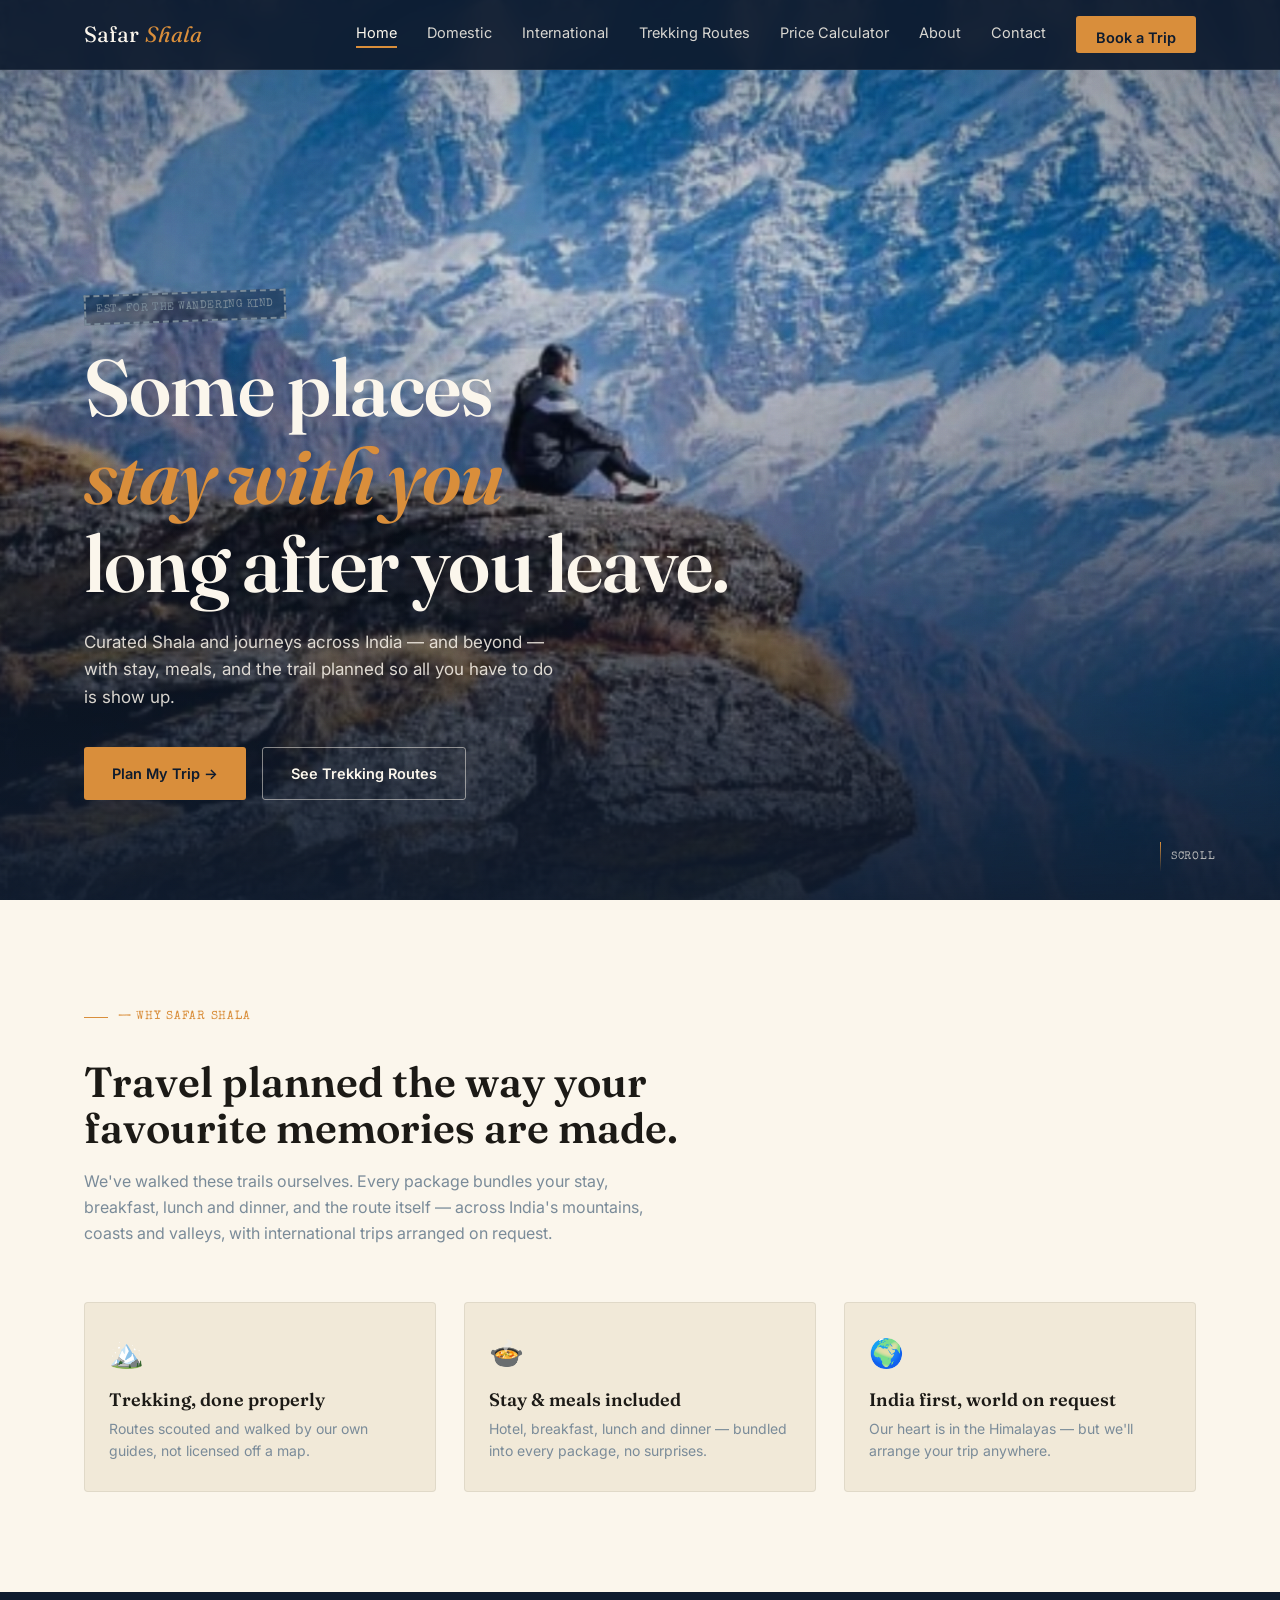
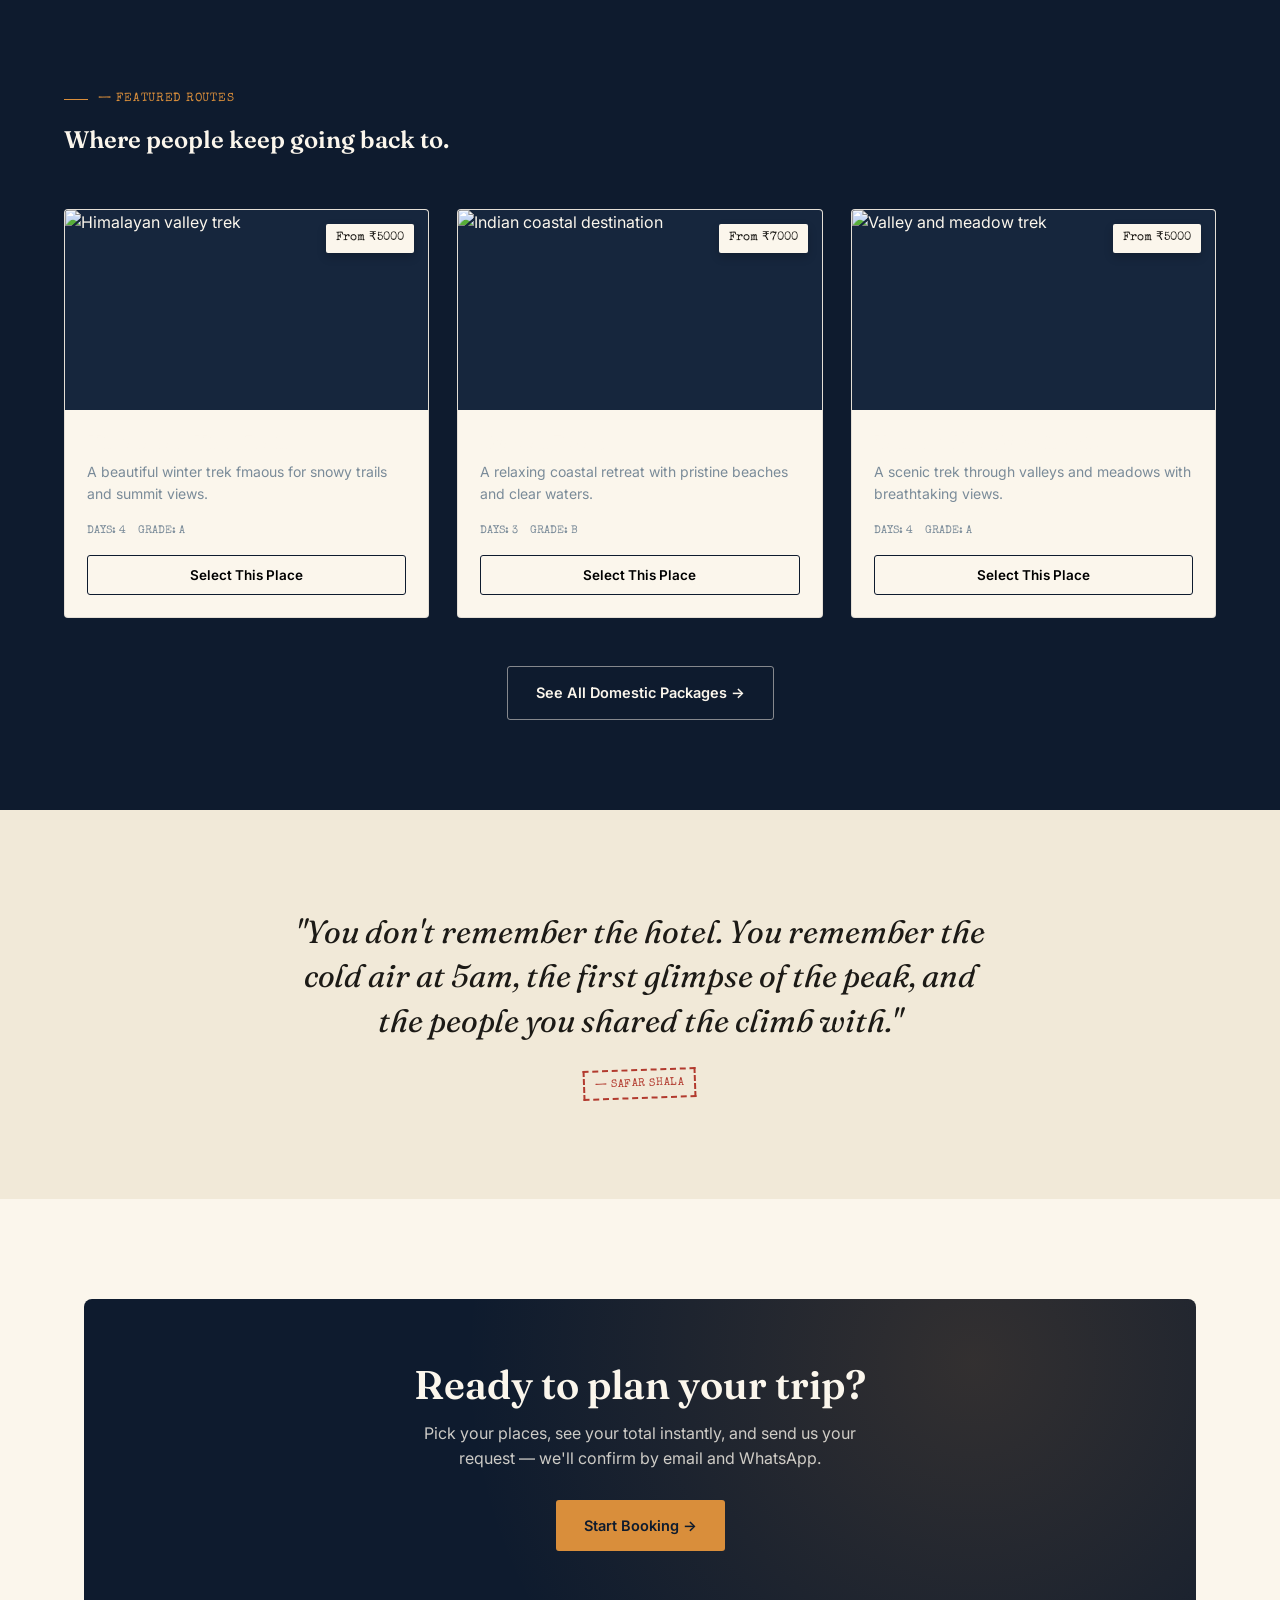
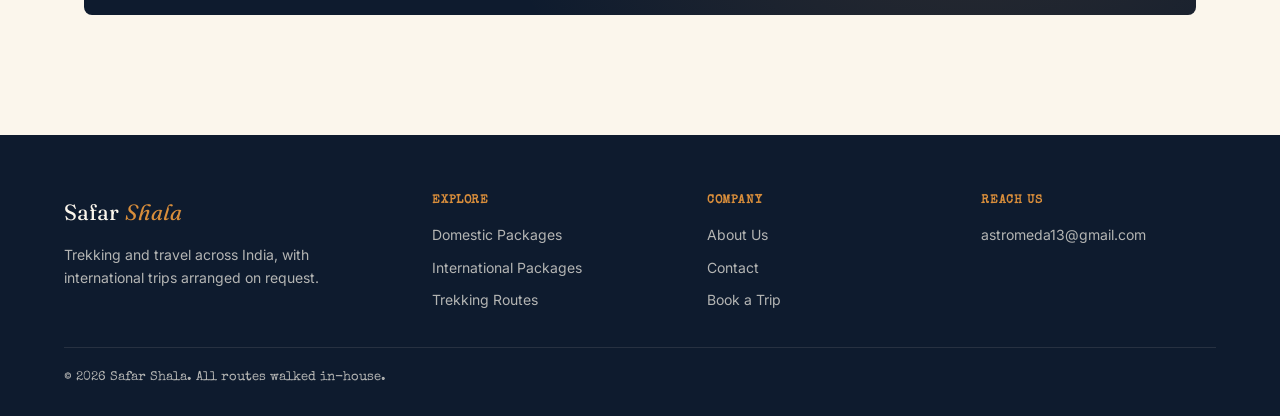
==== commit 0213e67a: "Add price calculator page and link it in navigation" ====
--- a/index.html
+++ b/index.html
@@ -20,7 +20,8 @@
       <a href="index.html" class="active">Home</a>
       <a href="domestic.html">Domestic</a>
       <a href="international.html">International</a>
-      <a href="Shala.html">Trekking Routes</a>
+      <a href="treks.html">Trekking Routes</a>
+      <a href="calculator.html">Price Calculator</a>
       <a href="about.html">About</a>
       <a href="contact.html">Contact</a>
       <a href="booking.html" class="nav-cta">Book a Trip <span data-cart-badge class="cart-badge"></span></a>
@@ -49,7 +50,7 @@
     <p class="hero-sub">Curated Shala and journeys across India — and beyond — with stay, meals, and the trail planned so all you have to do is show up.</p>
     <div class="hero-actions">
       <a href="booking.html" class="btn btn-primary">Plan My Trip →</a>
-      <a href="Shala.html" class="btn btn-outline light">See Trekking Routes</a>
+      <a href="treks.html" class="btn btn-outline light">See Trekking Routes</a>
     </div>
   </div>
 
@@ -169,7 +170,7 @@
       <ul>
         <li><a href="domestic.html">Domestic Packages</a></li>
         <li><a href="international.html">International Packages</a></li>
-        <li><a href="Shala.html">Trekking Routes</a></li>
+        <li><a href="treks.html">Trekking Routes</a></li>
       </ul>
     </div>
     <div>
